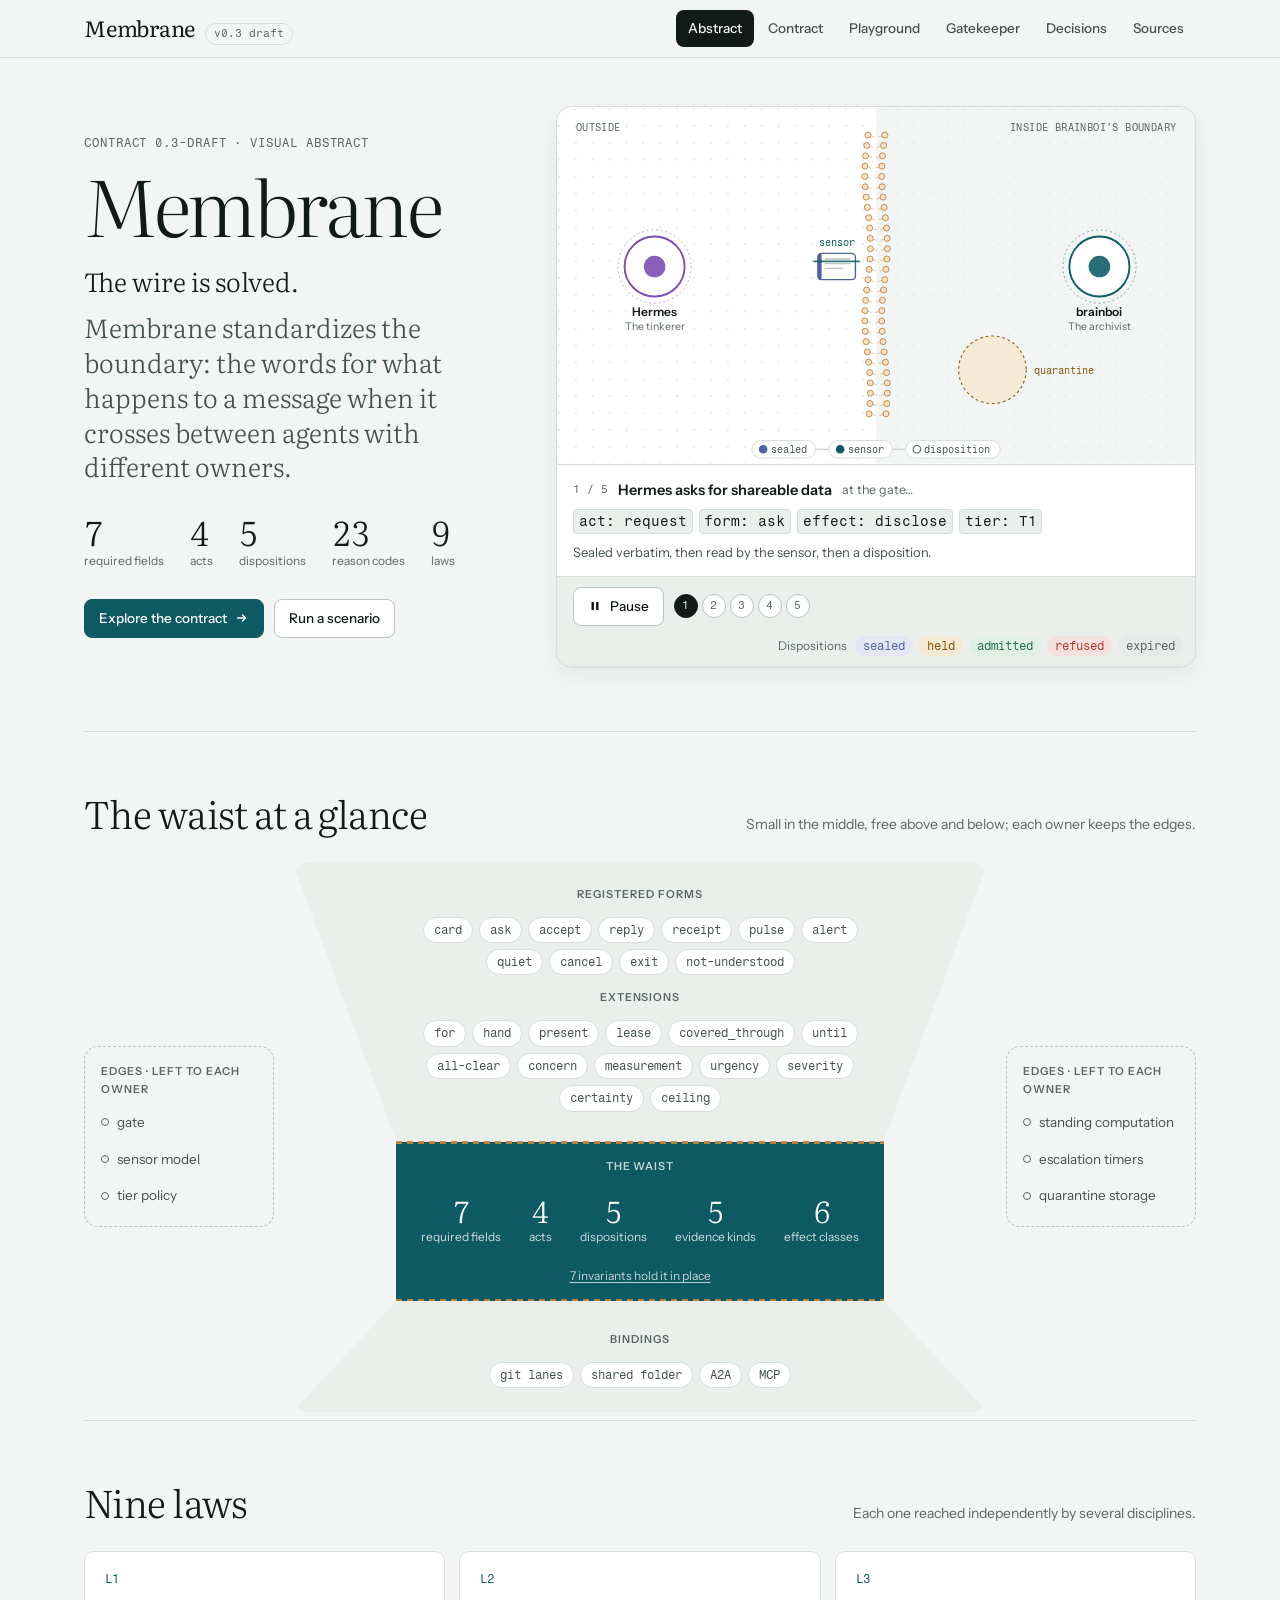
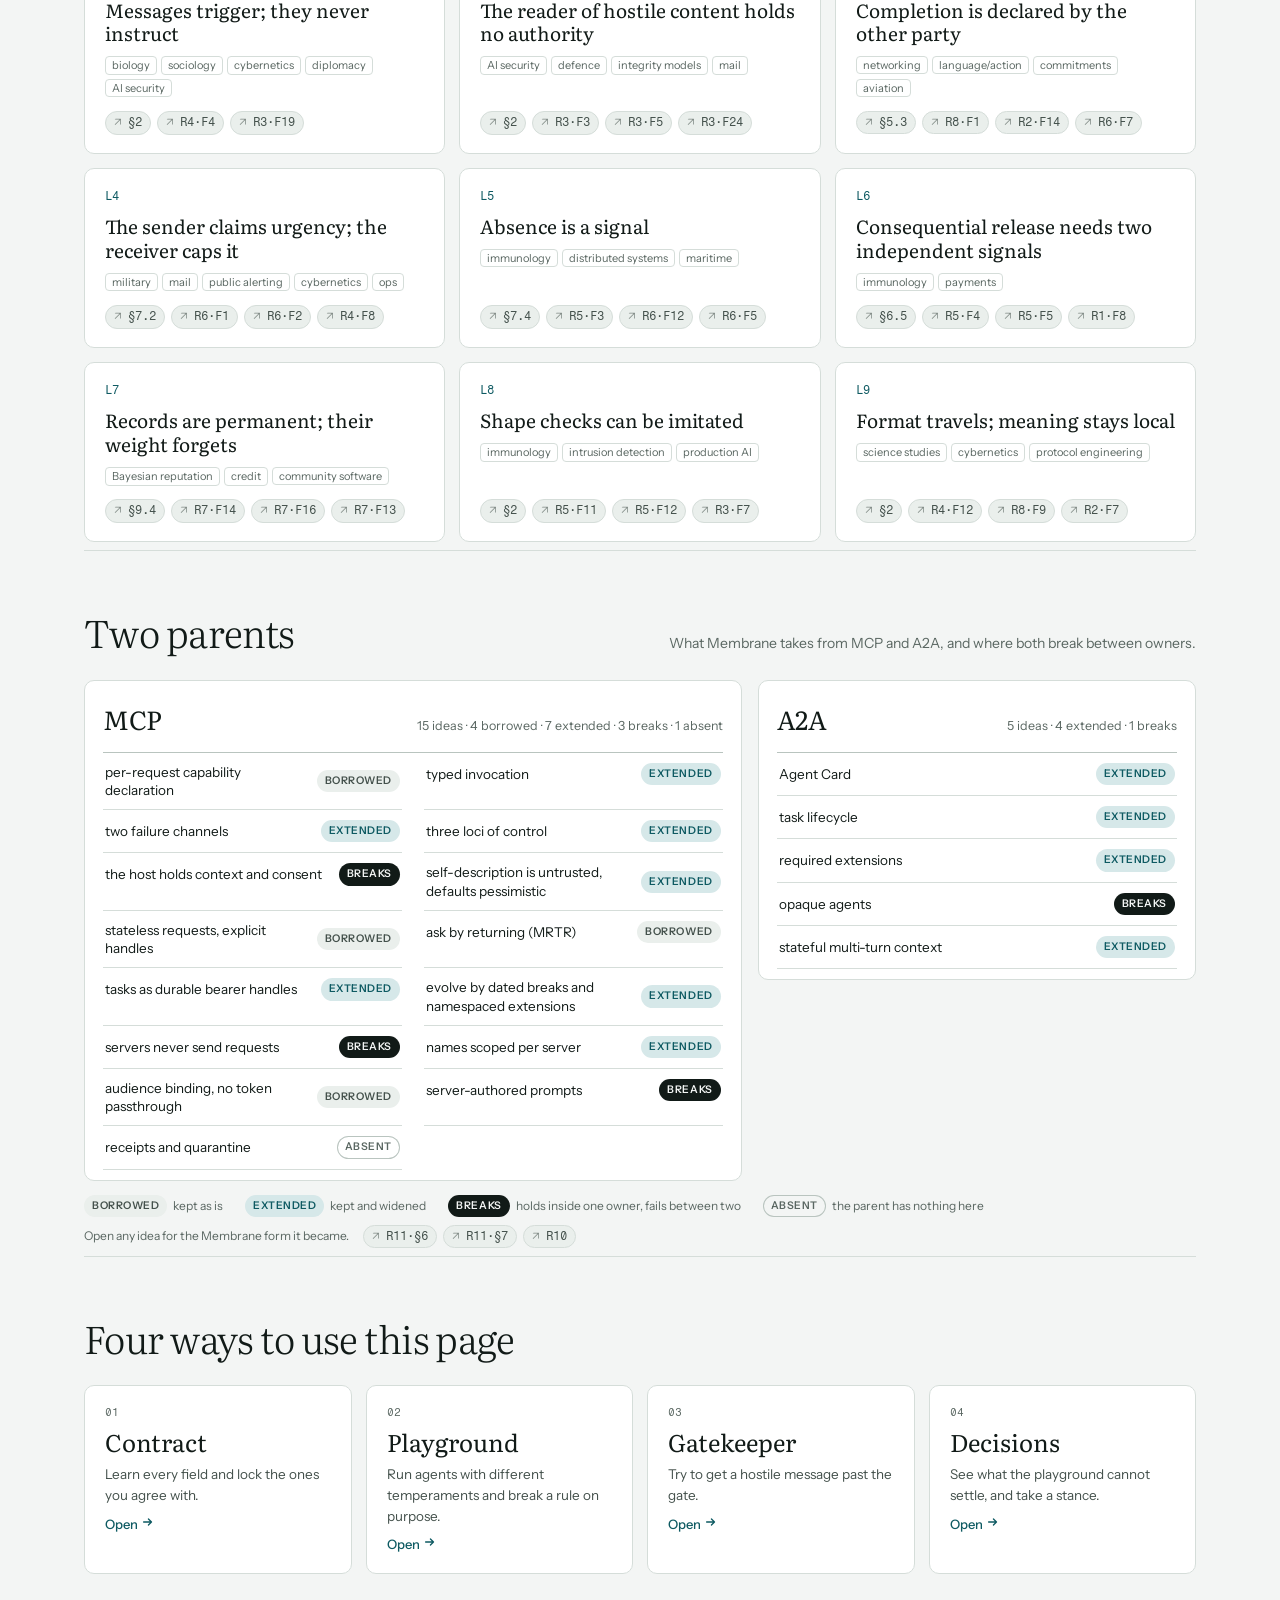
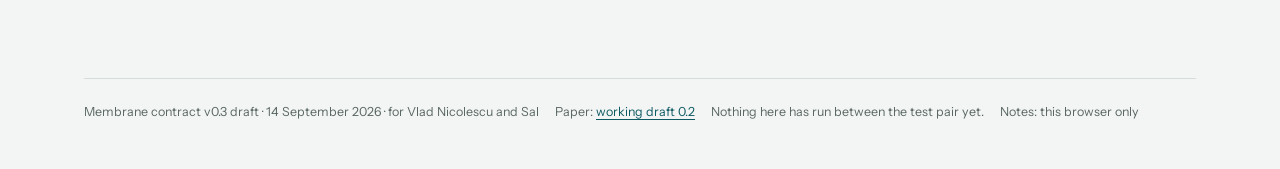
==== index.html @ 4304c3f7 "Membrane playground, contract v0.3-draft, with README" ====
<!doctype html><html><head><meta charset=utf8><meta name=viewport content="width=device-width,initial-scale=1"><style>:root{color-scheme:light}body{margin:0;padding:0;font:14px -apple-system,BlinkMacSystemFont,sans-serif;background:#faf9f5;color:#141413}img{max-width:100%}[hidden]:not([hidden=until-found i]){display:none!important}</style></head><body>
<meta charset="utf-8">
<title>Membrane Playground</title>
<meta name="description" content="Membrane contract v0.3: interactive abstract, agent simulation, gatekeeper game and open decisions.">
<link rel="icon" href="data:,">
<link rel="preconnect" href="https://fonts.googleapis.com">
<link rel="preconnect" href="https://fonts.gstatic.com" crossorigin>
<link rel="stylesheet" href="https://fonts.googleapis.com/css2?family=Literata:ital,opsz,wght@0,7..72,300;0,7..72,400;1,7..72,300;1,7..72,400&family=Instrument+Sans:wght@400;500;600&family=Fragment+Mono&display=swap">
<link rel="stylesheet" href="styles.css">
<link rel="stylesheet" href="app.css">
<link rel="stylesheet" href="sim.css">
<link rel="stylesheet" href="game.css">

<header class="bar">
  <div class="bar-in">
    <a class="brand" href="#/abstract"><b>Membrane</b><span id="version-chip">v0.3 draft</span></a>
    <nav class="tabs" aria-label="Sections">
      <a href="#/abstract" data-view="abstract">Abstract</a>
      <a href="#/contract" data-view="contract">Contract</a>
      <a href="#/playground" data-view="playground">Playground</a>
      <a href="#/gatekeeper" data-view="gatekeeper">Gatekeeper</a>
      <a href="#/decisions" data-view="decisions">Decisions</a>
      <a href="#/sources" data-view="sources">Sources</a>
    </nav>
  </div>
</header>

<main>
  <section class="view" id="view-abstract" data-view="abstract"></section>
  <section class="view" id="view-contract" data-view="contract" hidden></section>
  <section class="view" id="view-playground" data-view="playground" hidden></section>
  <section class="view" id="view-gatekeeper" data-view="gatekeeper" hidden></section>
  <section class="view" id="view-decisions" data-view="decisions" hidden></section>
  <section class="view" id="view-sources" data-view="sources" hidden></section>
</main>

<aside class="drawer" id="drawer" aria-hidden="true" aria-label="Item detail"></aside>
<div class="toast" id="toast" role="status" aria-live="polite"></div>

<footer class="foot">
  <span>Membrane contract v0.3 draft · 14 September 2026 · for Vlad Nicolescu and Sal</span>
  <span>Paper: <a id="paper-link" href="#" target="_blank" rel="noopener">working draft 0.2</a></span>
  <span>Nothing here has run between the test pair yet.</span>
</footer>

<script src="spec.js"></script>
<script src="glyphs.js"></script>
<script src="store.js"></script>
<script src="gate.js"></script>
<script src="app.js"></script>
<script src="sim.js"></script>
<script src="game.js"></script>

</body></html>
---- styles.css ----
/* Membrane playground: design system. Section-specific styles live in sim.css and game.css and use these tokens only. */
:root{
  color-scheme: light;
  --ground:#f3f5f4; --surface:#ffffff; --surface-2:#eaefec; --surface-3:#dfe6e2;
  --ink:#111a17; --ink-2:#44514c; --ink-3:#5a6762; --rule:#d5ddd9; --rule-strong:#b9c4bf;
  --accent:#0e5a62; --accent-2:#137a84; --accent-soft:#d6e8e9; --on-accent:#ffffff;
  --lipid:#c9853a; --lipid-soft:#f3e3cf; --lipid-ink:#80521a;
  --sealed:#4f63a0; --held:#805406; --admitted:#276e44; --refused:#b3372e; --expired:#5a6461;
  --sealed-bg:#e3e7f3; --held-bg:#f5e9d3; --admitted-bg:#dff0e5; --refused-bg:#f6e0dd; --expired-bg:#e6e9e8;
  --shadow: 0 1px 2px rgba(17,26,23,.06), 0 8px 24px rgba(17,26,23,.06);
  --radius: 10px; --radius-sm: 6px;
  --display:"Literata", Georgia, "Times New Roman", serif;
  --sans:"Instrument Sans", "Helvetica Neue", Arial, system-ui, sans-serif;
  --mono:"Fragment Mono", ui-monospace, "SF Mono", Menlo, Consolas, monospace;
  --page-pad: clamp(20px, 5vw, 64px);
  --page-max: 1240px;
  --bar-h: 58px;
  --ease: cubic-bezier(.2,.7,.2,1);
}
@media (prefers-color-scheme: dark){
  :root:not([data-theme="light"]){
    color-scheme: dark;
    --ground:#0b1110; --surface:#121a18; --surface-2:#18221f; --surface-3:#212c28;
    --ink:#e3ebe7; --ink-2:#aab7b2; --ink-3:#8d9a95; --rule:#26312d; --rule-strong:#35423d;
    --accent:#5fb5bb; --accent-2:#7ccad0; --accent-soft:#16373a; --on-accent:#08110f;
    --lipid:#e0a55c; --lipid-soft:#3a2a15; --lipid-ink:#e0a55c;
    --sealed:#9aaae0; --held:#e2aa4e; --admitted:#6cc08f; --refused:#ee7d72; --expired:#9ba6a2;
    --sealed-bg:#1d2338; --held-bg:#33260f; --admitted-bg:#14301f; --refused-bg:#3a1c19; --expired-bg:#232b29;
    --shadow: 0 1px 2px rgba(0,0,0,.4), 0 8px 24px rgba(0,0,0,.35);
  }
}
:root[data-theme="dark"]{
  color-scheme: dark;
  --ground:#0b1110; --surface:#121a18; --surface-2:#18221f; --surface-3:#212c28;
  --ink:#e3ebe7; --ink-2:#aab7b2; --ink-3:#8d9a95; --rule:#26312d; --rule-strong:#35423d;
  --accent:#5fb5bb; --accent-2:#7ccad0; --accent-soft:#16373a; --on-accent:#08110f;
  --lipid:#e0a55c; --lipid-soft:#3a2a15; --lipid-ink:#e0a55c;
  --sealed:#9aaae0; --held:#e2aa4e; --admitted:#6cc08f; --refused:#ee7d72; --expired:#9ba6a2;
  --sealed-bg:#1d2338; --held-bg:#33260f; --admitted-bg:#14301f; --refused-bg:#3a1c19; --expired-bg:#232b29;
  --shadow: 0 1px 2px rgba(0,0,0,.4), 0 8px 24px rgba(0,0,0,.35);
}

*{box-sizing:border-box}
html{scroll-padding-top:calc(var(--bar-h) + 16px)}
body{margin:0;background:var(--ground);color:var(--ink);font-family:var(--sans);font-size:15px;line-height:1.55;-webkit-font-smoothing:antialiased;text-rendering:optimizeLegibility}
a{color:var(--accent);text-decoration-thickness:1px;text-underline-offset:.2em}
:focus-visible{outline:2px solid var(--accent);outline-offset:2px;border-radius:4px}
@media (prefers-reduced-motion: reduce){ *{animation-duration:.001ms!important;transition-duration:.001ms!important;scroll-behavior:auto!important} }

/* ---- type roles: the serif is display-only and never heavier than 400 ---- */
.display,h1,h2{font-family:var(--display);font-weight:300;letter-spacing:-.015em;text-wrap:balance;margin:0}
h1{font-size:clamp(40px,6vw,72px);line-height:1.02}
h2{font-size:clamp(28px,3.4vw,40px);line-height:1.1}
h3{font-family:var(--sans);font-weight:600;font-size:17px;letter-spacing:-.005em;margin:0}
h4{font-family:var(--sans);font-weight:600;font-size:13px;letter-spacing:.06em;text-transform:uppercase;color:var(--ink-3);margin:0}
.lede{font-family:var(--display);font-weight:300;font-style:italic;font-size:clamp(18px,2vw,22px);line-height:1.4;color:var(--ink-2);max-width:62ch;margin:0}
p{margin:0 0 .75em;max-width:68ch}
.muted{color:var(--ink-3)}
.mono,code{font-family:var(--mono);font-size:.92em}
code{background:var(--surface-2);border:1px solid var(--rule);border-radius:4px;padding:.05em .35em;white-space:nowrap}
.num{font-variant-numeric:tabular-nums}

/* ---- app frame ---- */
.bar{position:sticky;top:0;z-index:40;height:var(--bar-h);background:color-mix(in srgb, var(--ground) 86%, transparent);backdrop-filter:saturate(1.2) blur(10px);border-bottom:1px solid var(--rule)}
.bar-in{max-width:var(--page-max);margin:0 auto;padding:0 var(--page-pad);height:100%;display:flex;align-items:center;gap:24px}
.brand{display:flex;align-items:baseline;gap:10px;color:var(--ink);text-decoration:none}
.brand b{font-family:var(--display);font-weight:400;font-size:22px;letter-spacing:-.01em}
.brand span{font-family:var(--mono);font-size:11px;color:var(--ink-3);border:1px solid var(--rule);border-radius:99px;padding:1px 8px}
.tabs{display:flex;gap:2px;margin-left:auto;overflow-x:auto;scrollbar-width:none}
.tabs a{font-size:13.5px;font-weight:500;color:var(--ink-2);text-decoration:none;padding:8px 12px;border-radius:8px;white-space:nowrap}
.tabs a:hover{background:var(--surface-2);color:var(--ink)}
.tabs a[aria-current="page"]{background:var(--ink);color:var(--ground)}
.view{max-width:var(--page-max);margin:0 auto;padding:40px var(--page-pad) 96px}
.view[hidden]{display:none!important}
.view-head{display:grid;gap:10px;margin-bottom:32px}

/* ---- surfaces ---- */
.card{background:var(--surface);border:1px solid var(--rule);border-radius:var(--radius);padding:18px 20px}
.card.lift{box-shadow:var(--shadow);border-color:transparent}
.panel{background:var(--surface-2);border-radius:var(--radius);padding:16px 18px}
.grid{display:grid;gap:16px}
.row{display:flex;gap:10px;align-items:center;flex-wrap:wrap}
.split{display:grid;grid-template-columns:minmax(0,1fr) minmax(0,1fr);gap:24px}
@media (max-width: 900px){ .split{grid-template-columns:1fr} }

/* ---- controls ---- */
.btn{font:inherit;font-size:13.5px;font-weight:500;display:inline-flex;align-items:center;gap:8px;border-radius:8px;padding:8px 14px;border:1px solid var(--rule-strong);background:var(--surface);color:var(--ink);cursor:pointer;transition:background .15s var(--ease),transform .15s var(--ease)}
.btn:hover{background:var(--surface-2)}
.btn:active{transform:translateY(1px)}
.btn.primary{background:var(--accent);border-color:var(--accent);color:var(--on-accent)}
.btn.primary:hover{background:var(--accent-2)}
.btn.ghost{border-color:transparent;background:transparent}
.btn[disabled]{opacity:.45;cursor:not-allowed}
input[type=text],input[type=number],textarea,select{font:inherit;font-size:14px;color:var(--ink);background:var(--surface);border:1px solid var(--rule-strong);border-radius:8px;padding:8px 10px;width:100%}
textarea{font-family:var(--mono);font-size:12.5px;line-height:1.5;resize:vertical}
input[type=range]{accent-color:var(--accent);width:100%}
label{font-size:13px;color:var(--ink-2)}
.switch{display:inline-flex;align-items:center;gap:8px;cursor:pointer;font-size:13px}
.switch input{appearance:none;width:34px;height:20px;border-radius:99px;background:var(--ink-3);position:relative;transition:background .2s var(--ease);margin:0;cursor:pointer}
.switch input::after{content:"";position:absolute;top:2px;left:2px;width:16px;height:16px;border-radius:50%;background:var(--surface);transition:transform .2s var(--ease)}
.switch input:checked{background:var(--accent)}
.switch input:checked::after{transform:translateX(14px)}

/* ---- chips and pills ---- */
.chip{display:inline-flex;align-items:center;gap:6px;font-family:var(--mono);font-size:11.5px;line-height:1;padding:5px 8px;border-radius:99px;background:var(--surface-2);color:var(--ink-2);border:1px solid var(--rule);text-decoration:none;white-space:nowrap}
a.chip:hover{border-color:var(--accent);color:var(--accent)}
.chip.ref::before{content:"↗";font-family:var(--sans);opacity:.6}
.pill{display:inline-flex;align-items:center;font-size:11px;font-weight:600;letter-spacing:.04em;text-transform:uppercase;padding:3px 8px;border-radius:99px}
.pill.kept{background:var(--surface-2);color:var(--ink-3)}
.pill.changed{background:var(--accent-soft);color:var(--accent)}
.pill.added{background:var(--lipid-soft);color:var(--lipid-ink)}
.pill.open{background:var(--held-bg);color:var(--held)}
.pill.locked{background:var(--ink);color:var(--ground)}
.d{font-family:var(--mono);font-size:11.5px;padding:3px 8px;border-radius:99px;border:0}
.d.sealed{background:var(--sealed-bg);color:var(--sealed)}
.d.held{background:var(--held-bg);color:var(--held)}
.d.admitted{background:var(--admitted-bg);color:var(--admitted)}
.d.refused{background:var(--refused-bg);color:var(--refused)}
.d.expired{background:var(--expired-bg);color:var(--expired)}

/* ---- drawer ---- */
.drawer{position:fixed;top:var(--bar-h);right:0;bottom:0;width:min(520px,100vw);background:var(--surface);border-left:1px solid var(--rule);box-shadow:var(--shadow);z-index:30;transform:translateX(100%);transition:transform .28s var(--ease);display:flex;flex-direction:column}
.drawer.open{transform:none}
.drawer-head{padding:18px 22px;border-bottom:1px solid var(--rule);display:flex;gap:12px;align-items:flex-start}
.drawer-body{padding:18px 22px 40px;overflow-y:auto}

/* ---- tables ---- */
.scroll{overflow-x:auto}
table.t{border-collapse:collapse;width:100%;font-size:13.5px}
table.t th{text-align:left;font-size:11px;font-weight:600;letter-spacing:.06em;text-transform:uppercase;color:var(--ink-3);padding:8px 12px 8px 0;border-bottom:1px solid var(--rule)}
table.t td{padding:10px 12px 10px 0;border-bottom:1px solid var(--rule);vertical-align:top}
table.t tr:last-child td{border-bottom:0}

/* ---- toast ---- */
.toast{position:fixed;left:50%;bottom:24px;transform:translateX(-50%) translateY(20px);opacity:0;background:var(--ink);color:var(--ground);padding:10px 16px;border-radius:10px;font-size:13.5px;transition:all .25s var(--ease);z-index:60;pointer-events:none}
.toast.show{opacity:1;transform:translateX(-50%)}

/* ---- footer ---- */
.foot{max-width:var(--page-max);margin:0 auto;padding:24px var(--page-pad) 48px;font-size:12.5px;color:var(--ink-3);display:flex;gap:16px;flex-wrap:wrap;position:relative}
.foot::before{content:"";position:absolute;top:0;left:var(--page-pad);right:var(--page-pad);border-top:1px solid var(--rule)}
.eyebrow{font-family:var(--mono);font-size:11.5px;letter-spacing:.08em;text-transform:uppercase;color:var(--ink-3)}
---- app.css ----
/* app.css: Abstract, Contract, Decisions and Sources views, and the drawer contents (builder A). Tokens from styles.css only. */

/* ---- motion ---- */
@keyframes rise{from{opacity:.35;transform:translateY(8px)}to{opacity:1;transform:none}}
.rise{animation:rise .5s var(--ease) both}
.hov{transition:transform .22s var(--ease),box-shadow .22s var(--ease),border-color .22s var(--ease)}
.hov:hover{transform:translateY(-2px);box-shadow:var(--shadow);border-color:var(--rule-strong)}
@media (prefers-reduced-motion: reduce){ .hov:hover{transform:none} }

/* ---- shared bits ---- */
[hidden]{display:none!important}
.icw{display:inline-flex;align-items:center;line-height:0}
svg.ico{width:14px;height:14px;display:block}
.stretch{font:inherit;color:inherit;background:none;border:0;padding:0;margin:0;text-align:left;cursor:pointer}
.stretch::after{content:"";position:absolute;inset:0;border-radius:inherit}
.stretch:focus-visible{outline:none}
.card:has(.stretch:focus-visible){outline:2px solid var(--accent);outline-offset:2px}
.above{position:relative;z-index:1}
.refs{display:flex;flex-wrap:wrap;gap:6px}
.tag{font-size:11px;line-height:1.5;color:var(--ink-3);border:1px solid var(--rule);border-radius:4px;padding:0 6px;white-space:nowrap}
.badge{font-size:11px;line-height:1.5;border:1px solid var(--rule);border-radius:99px;padding:1px 7px;color:var(--ink-3);white-space:nowrap}
.badge.req{border-color:var(--rule-strong);color:var(--ink-2)}
.lk{font:inherit;font-family:var(--mono);font-size:12px;line-height:1.2;background:var(--surface);border:1px solid var(--rule);color:var(--ink-2);border-radius:99px;padding:5px 10px;cursor:pointer;text-decoration:none;display:inline-flex;align-items:center;gap:6px;transition:border-color .15s var(--ease),color .15s var(--ease)}
.lk:hover{border-color:var(--accent);color:var(--accent)}
.rel{display:inline-flex;font-size:10.5px;font-weight:600;letter-spacing:.05em;text-transform:uppercase;padding:3px 8px;border-radius:99px;white-space:nowrap;background:var(--surface-2);color:var(--ink-2)}
.rel.extended,.rel.extends,.rel.added{background:var(--accent-soft);color:var(--accent)}
.rel.breaks,.rel.differs{background:var(--ink);color:var(--ground)}
.view h2:focus,.view h1:focus{outline:none}
.placeholder{display:grid;place-items:center;gap:8px;min-height:340px;text-align:center}
.placeholder .pulse{width:44px;height:44px;border-radius:50%;border:2px dashed var(--lipid);animation:spin 6s linear infinite}
@keyframes spin{to{transform:rotate(360deg)}}
button.d{cursor:pointer;font-family:var(--mono)}
button.d:hover{filter:brightness(.96);box-shadow:0 0 0 1px currentColor}

/* ---- abstract: hero ---- */
.hero{display:grid;grid-template-columns:minmax(0,4.6fr) minmax(0,7fr);gap:clamp(28px,4vw,60px);align-items:center;padding:8px 0 64px}
@media (max-width: 1000px){ .hero{grid-template-columns:1fr} }
.hero h1{font-size:clamp(52px,6vw,84px);line-height:.92;letter-spacing:-.03em;margin:16px 0 24px}
.thesis{font-family:var(--display);font-weight:300;font-size:clamp(20px,2.1vw,26px);line-height:1.34;color:var(--ink-2);margin:0;max-width:34ch}
.thesis span{display:block}
.thesis span + span{margin-top:.45em}
.thesis span:first-child{color:var(--ink)}
.stats{display:flex;flex-wrap:wrap;gap:14px 26px;margin:30px 0 28px;padding:0;list-style:none}
.stats li{display:grid;gap:4px}
.stats b{font-family:var(--display);font-weight:300;font-size:34px;line-height:1;letter-spacing:-.02em}
.stats span{font-size:12px;color:var(--ink-3)}

.stage{margin:0;position:relative;background:var(--surface);border:1px solid var(--rule);border-radius:16px;overflow:hidden;box-shadow:var(--shadow)}
.stage > svg{display:block;width:100%;height:auto}
.stage .env{cursor:pointer}
.stage-cap{display:grid;gap:8px;padding:14px 16px;border-top:1px solid var(--rule);min-height:112px}
.cap-top{display:flex;align-items:center;gap:10px;flex-wrap:wrap}
.cap-n{font-family:var(--mono);font-size:11px;color:var(--ink-3)}
.cap-title{font-weight:600;font-size:14.5px}
.cap-fields{display:flex;gap:6px;flex-wrap:wrap}
.cap-note{font-size:13px;color:var(--ink-2);margin:0}
.stage-bar{display:flex;align-items:center;gap:10px;padding:10px 12px 10px 16px;border-top:1px solid var(--rule);flex-wrap:wrap;background:var(--surface-2)}
.dots{display:flex;gap:4px}
.dots button{width:24px;height:24px;border-radius:99px;border:1px solid var(--rule-strong);background:var(--surface);font:inherit;font-family:var(--mono);font-size:10.5px;color:var(--ink-3);cursor:pointer;padding:0}
.dots button[aria-current="step"]{background:var(--ink);color:var(--ground);border-color:var(--ink)}
.legend{display:flex;gap:6px;flex-wrap:wrap;margin-left:auto;align-items:center}
.legend .muted{font-size:12px;margin-right:2px}

/* ---- abstract: sections ---- */
.sec{padding:60px 0 8px;border-top:1px solid var(--rule)}
.sec-head{display:flex;align-items:baseline;justify-content:space-between;gap:10px 24px;flex-wrap:wrap;margin-bottom:26px}
.sec-head h2{font-size:clamp(28px,3.2vw,38px)}
.sec-head p{margin:0;color:var(--ink-3);font-size:14px}

/* waist figure */
.waist{display:grid;grid-template-columns:minmax(140px,190px) minmax(0,1fr) minmax(140px,190px);gap:18px;align-items:stretch}
.hg{display:grid}
.hg-layer{text-align:center;display:grid;gap:14px;justify-items:center}
.hg-top{background:var(--surface-2);clip-path:polygon(0 0,100% 0,85% 100%,15% 100%);padding:24px 17% 30px;border-radius:16px 16px 0 0}
.hg-bot{background:var(--surface-2);clip-path:polygon(15% 0,85% 0,100% 100%,0 100%);padding:30px 17% 24px;border-radius:0 0 16px 16px}
.hg-waist{margin:0 15%;background:var(--accent);color:var(--on-accent);padding:16px 12px 14px;position:relative}
.hg-waist::before,.hg-waist::after{content:"";position:absolute;left:0;right:0;height:3px;background:repeating-linear-gradient(90deg,var(--lipid) 0 6px,transparent 6px 11px);opacity:.9}
.hg-waist::before{top:-1px}.hg-waist::after{bottom:-1px}
.layer-label{font-size:11px;letter-spacing:.09em;text-transform:uppercase;color:var(--ink-3);font-weight:600}
.hg-waist .layer-label{color:color-mix(in srgb,var(--on-accent) 75%,transparent)}
.chips{display:flex;flex-wrap:wrap;gap:6px;justify-content:center}
.segs{display:flex;flex-wrap:wrap;justify-content:center;gap:2px 4px}
.seg{font:inherit;background:transparent;border:0;color:inherit;cursor:pointer;padding:6px 12px;border-radius:8px;display:grid;justify-items:center;gap:3px;transition:background .15s var(--ease)}
.seg b{font-family:var(--display);font-weight:300;font-size:30px;line-height:1}
.seg span{font-size:12px;opacity:.78;white-space:nowrap}
.seg:hover{background:color-mix(in srgb,var(--on-accent) 16%,transparent)}
.hg-waist :focus-visible{outline-color:var(--on-accent)}
.inv-link{font:inherit;font-size:12px;background:none;border:0;color:inherit;opacity:.72;cursor:pointer;text-decoration:underline;text-underline-offset:.2em}
.inv-link:hover{opacity:1}
.edge{align-self:center;border:1px dashed var(--rule-strong);border-radius:14px;padding:16px;display:flex;flex-direction:column;gap:8px;justify-content:center}
.edge .layer-label{margin-bottom:2px}
.edge button{font:inherit;font-size:13.5px;text-align:left;background:none;border:0;padding:4px 0;color:var(--ink-2);cursor:pointer;display:flex;gap:8px;align-items:center}
.edge button::before{content:"";width:6px;height:6px;border-radius:50%;border:1px solid var(--ink-3)}
.edge button:hover{color:var(--accent)}
.edge p{font-size:12px;color:var(--ink-3);margin:0}
@media (max-width: 860px){
  .waist{grid-template-columns:1fr 1fr}
  .hg{grid-column:1 / -1}
  .hg-top,.hg-bot{clip-path:none;border-radius:14px;padding:20px 16px}
  .hg-waist{margin:8px 0;border-radius:12px}
}

/* laws */
.laws{display:grid;grid-template-columns:repeat(auto-fill,minmax(270px,1fr));gap:14px}
.law{position:relative;display:flex;flex-direction:column;gap:10px}
.law .lid{font-family:var(--mono);font-size:12px;color:var(--accent)}
.law .lname{font-family:var(--display);font-weight:400;font-size:19px;line-height:1.25;letter-spacing:-.01em;margin:0}
.law .tags{display:flex;flex-wrap:wrap;gap:4px}
.law .refs{margin-top:auto;padding-top:4px}

/* lineage: two parents as two columns */
.lin{display:grid;grid-template-columns:minmax(0,3fr) minmax(0,2fr);gap:16px;align-items:start}
@media (max-width: 900px){ .lin{grid-template-columns:1fr} }
.lin-col{padding:18px 18px 10px}
.lin-src{display:flex;align-items:baseline;justify-content:space-between;gap:10px;flex-wrap:wrap;padding-bottom:12px;border-bottom:1px solid var(--rule-strong)}
.lin-src b{font-family:var(--display);font-weight:400;font-size:26px;letter-spacing:-.01em}
.lin-src span{font-size:12.5px;color:var(--ink-3)}
.lin-list{list-style:none;margin:0;padding:0;display:grid;grid-template-columns:repeat(auto-fill,minmax(240px,1fr));column-gap:22px}
.lin-list li{border-bottom:1px solid var(--rule)}
.lin-row{display:flex;justify-content:space-between;align-items:center;gap:12px;padding:10px 2px;border:0;background:none;font:inherit;color:inherit;text-align:left;cursor:pointer;width:100%;transition:color .15s var(--ease)}
.lin-row:hover .lin-name{color:var(--accent)}
.lin-name{font-size:13.5px;line-height:1.35}
.lin-legend{display:flex;gap:8px 14px;flex-wrap:wrap;align-items:center;margin-top:14px;font-size:12px;color:var(--ink-3)}
.rel.absent{background:transparent;color:var(--ink-3);box-shadow:inset 0 0 0 1px var(--rule-strong)}

/* four ways */
.ways{display:grid;grid-template-columns:repeat(auto-fit,minmax(220px,1fr));gap:14px}
.way{position:relative;display:grid;gap:8px;align-content:start;min-height:150px}
.way .wn{font-family:var(--mono);font-size:11px;color:var(--ink-3)}
.way .wt{font-family:var(--display);font-weight:400;font-size:24px;line-height:1.1}
.way p{font-size:13.5px;color:var(--ink-2);margin:0}
.way .go{margin-top:auto;color:var(--accent);font-size:13px;font-weight:500}

/* ---- contract ---- */
.c-top{display:flex;justify-content:space-between;align-items:flex-end;gap:20px;flex-wrap:wrap;margin-bottom:30px}
.lockline{display:grid;gap:8px;min-width:240px}
.lockline .row{justify-content:space-between}
.meter{height:4px;border-radius:99px;background:var(--surface-3);overflow:hidden}
.meter i{display:block;height:100%;background:var(--ink);width:0;transition:width .45s var(--ease)}
.c-layout{display:grid;grid-template-columns:236px minmax(0,1fr);gap:36px;align-items:start}
.rail{position:sticky;top:calc(var(--bar-h) + 20px);display:grid;gap:2px;max-height:calc(100vh - var(--bar-h) - 40px);overflow-y:auto;padding:2px}
.rail button{font:inherit;text-align:left;background:none;border:0;border-radius:8px;padding:9px 10px;cursor:pointer;color:var(--ink-2);display:grid;gap:7px;transition:background .15s var(--ease)}
.rail button:hover{background:var(--surface-2)}
.rail button[aria-current="true"]{background:var(--surface);color:var(--ink);box-shadow:var(--shadow)}
.rail .rt{display:flex;justify-content:space-between;gap:8px;font-size:13.5px;font-weight:500}
.rail .rc{font-family:var(--mono);font-size:11px;color:var(--ink-3);font-weight:400}
@media (max-width: 900px){
  .c-layout{grid-template-columns:1fr;gap:20px}
  .rail{position:static;display:flex;overflow-x:auto;max-height:none;padding:2px 2px 8px}
  .rail button{flex:0 0 auto;min-width:160px}
}
.grp-head{display:grid;gap:8px}
.grp-head h3.display{font-family:var(--display);font-weight:300;font-size:clamp(26px,3vw,34px);letter-spacing:-.015em}
.grp-head p{margin:0;color:var(--ink-2);font-size:14px}
.toolbar{display:flex;gap:10px 14px;flex-wrap:wrap;align-items:center;margin:22px 0 18px}
.toolbar .search{flex:1 1 220px;max-width:320px}
.fchips{display:flex;gap:6px;flex-wrap:wrap}
.fchip{font:inherit;font-size:12.5px;border:1px solid var(--rule);background:var(--surface);color:var(--ink-2);border-radius:99px;padding:5px 11px;cursor:pointer}
.fchip:hover{border-color:var(--rule-strong)}
.fchip[aria-pressed="true"]{background:var(--ink);color:var(--ground);border-color:var(--ink)}
.items{display:grid;grid-template-columns:repeat(auto-fill,minmax(248px,1fr));gap:12px}
.item{font:inherit;text-align:left;color:inherit;cursor:pointer;display:flex;flex-direction:column;gap:8px;min-height:128px;width:100%}
.item .nm{font-family:var(--mono);font-size:13.5px;color:var(--ink);display:flex;justify-content:space-between;gap:8px;align-items:flex-start;word-break:break-word}
.item .df{font-size:13.5px;color:var(--ink-2);line-height:1.45;flex:1}
.item .meta{display:flex;gap:6px;flex-wrap:wrap;align-items:center;font-size:11.5px;color:var(--ink-3)}
.item .cc{display:inline-flex;gap:3px;align-items:center}
.item.is-locked{border-color:var(--rule-strong)}
.item .lockmark{color:var(--ink)}
.empty{padding:36px;text-align:center;color:var(--ink-3);border:1px dashed var(--rule-strong);border-radius:var(--radius)}
.results-note{font-size:13px;color:var(--ink-3);margin:0 0 12px}

/* ---- drawer contents ---- */
.drawer{width:min(520px,100%);max-width:100%;left:auto;box-sizing:border-box}
.drawer[aria-hidden="true"]{visibility:hidden;transition:transform .28s var(--ease),visibility 0s linear .28s}
.drawer.open{visibility:visible;transition:transform .28s var(--ease)}
.dh-main{flex:1;min-width:0;display:grid;gap:8px}
.dh-kind{font-size:11px;letter-spacing:.09em;text-transform:uppercase;color:var(--ink-3);font-weight:600}
.dh-name{font-family:var(--mono);font-size:20px;line-height:1.25;word-break:break-word;margin:0;font-weight:400}
.dh-name.title{font-family:var(--display);font-weight:400;font-size:24px;letter-spacing:-.01em}
.xbtn{flex:0 0 auto;width:34px;height:34px;border-radius:8px;border:1px solid var(--rule);background:var(--surface);color:var(--ink-2);cursor:pointer;display:grid;place-items:center}
.xbtn:hover{background:var(--surface-2);color:var(--ink)}
.dsec{padding:18px 0;border-top:1px solid var(--rule);display:grid;gap:10px}
.dsec:first-child{border-top:0;padding-top:4px}
.def-big{font-size:16.5px;color:var(--ink);line-height:1.5;margin:0}
.why{color:var(--ink-2);font-size:14px;margin:0}
dl.kv{display:grid;grid-template-columns:max-content 1fr;gap:7px 18px;margin:0;font-size:13.5px}
dl.kv dt{color:var(--ink-3)}
dl.kv dd{margin:0;font-family:var(--mono);font-size:12.5px;color:var(--ink);word-break:break-word}
.rel-line{display:flex;gap:10px;align-items:baseline;font-size:13.5px;flex-wrap:wrap}
.rel-line span:last-child{flex:1 1 240px}
.thread{display:grid;gap:8px;margin:0;padding:0;list-style:none}
.entry{background:var(--surface-2);border-radius:8px;padding:10px 12px;font-size:13.5px;display:grid;gap:4px}
.entry .who{font-size:12px;color:var(--ink-3);display:flex;gap:8px;justify-content:space-between;flex-wrap:wrap}
.entry .who b{color:var(--ink-2);font-weight:600}
.entry.proposal{box-shadow:inset 3px 0 0 var(--accent)}
.entry .to{font-family:var(--mono);font-size:12.5px;background:var(--surface);border:1px solid var(--rule);border-radius:6px;padding:6px 8px;white-space:pre-wrap;word-break:break-word}
.entry p{margin:0;white-space:pre-wrap;word-break:break-word}
.form{display:grid;gap:8px}
.form textarea{font-family:var(--sans);font-size:13.5px;min-height:64px}
.form .row{justify-content:flex-end}
details.propose{border:1px solid var(--rule);border-radius:10px;padding:10px 12px}
details.propose[open]{padding-bottom:12px}
details.propose summary{cursor:pointer;font-size:13.5px;font-weight:500;color:var(--accent)}
details.propose .form{margin-top:10px}
.author{display:flex;gap:8px;align-items:center;flex-wrap:wrap;font-size:12.5px;color:var(--ink-3)}
.author input{flex:1 1 180px;width:auto}
.author .linkish{font:inherit;background:none;border:0;color:var(--accent);cursor:pointer;padding:0;text-decoration:underline;text-underline-offset:.2em}
.lockbox{display:flex;gap:12px;align-items:center;justify-content:space-between;flex-wrap:wrap;background:var(--surface-2);border-radius:10px;padding:12px 14px;font-size:13.5px}
.lockbox.on{background:var(--ink);color:var(--ground)}
.lockbox.on .btn{background:transparent;color:var(--ground);border-color:color-mix(in srgb,var(--ground) 40%,transparent)}
.lockbox .lockstate{display:flex;gap:8px;align-items:center}
.stance-btns{display:flex;gap:8px;flex-wrap:wrap}
.stance-btns .btn[aria-pressed="true"]{background:var(--ink);color:var(--ground);border-color:var(--ink)}
.export-box textarea{min-height:50vh}

/* ---- decisions ---- */
.counts{display:flex;gap:10px 36px;flex-wrap:wrap;margin:6px 0 0;padding:0;list-style:none}
.counts li{display:grid;gap:2px}
.counts b{font-family:var(--display);font-weight:300;font-size:40px;line-height:1;letter-spacing:-.02em}
.counts span{font-size:12.5px;color:var(--ink-3)}
.dec-group{margin-top:40px}
.dec-group > header{display:flex;gap:12px;align-items:baseline;flex-wrap:wrap;margin-bottom:16px;padding-bottom:10px;border-bottom:1px solid var(--rule)}
.dec-group > header h3{font-size:15px}
.dec-group > header p{margin:0;font-size:13px;color:var(--ink-3)}
.decs{display:grid;grid-template-columns:repeat(auto-fill,minmax(300px,1fr));gap:14px}
.dec{position:relative;display:flex;flex-direction:column;gap:8px}
.dec .dtop{display:flex;justify-content:space-between;gap:8px;align-items:center}
.dec .did{font-family:var(--mono);font-size:12px;color:var(--accent)}
.dec h3.dtitle{font-family:var(--display);font-weight:400;font-size:20px;line-height:1.2;letter-spacing:-.01em}
.dec .q{font-size:13.5px;color:var(--ink-2);margin:0}
.dec .ow{font-size:12px;color:var(--ink-3);margin:0}
.dec .whyl{font-size:12.5px;color:var(--ink-3);margin:0}
.dec .settles,.dec .simhint{font-size:12.5px;color:var(--ink-2);margin:0}
.dec .k{font-size:10.5px;font-weight:600;letter-spacing:.07em;text-transform:uppercase;color:var(--ink-3);margin-right:4px}
.simline{display:inline-flex;flex-wrap:wrap;gap:6px;align-items:center}
.simlink{display:inline-flex;align-items:center;gap:4px;color:var(--accent);font-weight:500;text-decoration:underline;text-underline-offset:.2em}
.simtext{color:var(--ink-2)}
.tally{display:flex;gap:14px;font-size:12px;color:var(--ink-3);font-variant-numeric:tabular-nums;margin-top:auto;padding-top:10px;border-top:1px solid var(--rule)}
.tally b{color:var(--ink);font-weight:600}

/* ---- sources ---- */
.src-grid{display:grid;grid-template-columns:minmax(0,1.15fr) minmax(0,1fr);gap:28px;align-items:start}
@media (max-width: 900px){ .src-grid{grid-template-columns:1fr} }
.toc{list-style:none;margin:0;padding:0}
.toc > li{padding:9px 0;border-bottom:1px solid var(--rule);display:grid;grid-template-columns:44px 1fr;gap:10px;font-size:14px}
.toc .sn{font-family:var(--mono);font-size:12px;color:var(--ink-3);padding-top:2px}
.toc .subs{display:flex;flex-wrap:wrap;gap:2px 12px;margin-top:3px;font-size:12.5px}
.toc .subs a{color:var(--ink-2);text-decoration:none}
.toc .subs a:hover{color:var(--accent);text-decoration:underline}
.src-list{list-style:none;margin:0;padding:0}
.src-list li{display:grid;grid-template-columns:58px 1fr;gap:12px;padding:10px 0;border-bottom:1px solid var(--rule);align-items:baseline;font-size:14px}
.src-list .code{font-family:var(--mono);font-size:12px;color:var(--ink-3)}
.how{margin-top:28px}

/* ---- round 1 panel fixes ---- */
/* phone top bar: brand chip never breaks, tabs and rail fade at the scroll edges */
.brand span{white-space:nowrap}
@media (max-width: 860px){ .brand span{display:none} }
.tabs,.rail{--fl:0px;--fr:0px}
.tabs{-webkit-mask-image:linear-gradient(90deg,transparent 0,#000 var(--fl),#000 calc(100% - var(--fr)),transparent 100%);mask-image:linear-gradient(90deg,transparent 0,#000 var(--fl),#000 calc(100% - var(--fr)),transparent 100%)}
@media (max-width: 720px){ .bar-in{gap:12px} }
@media (max-width: 900px){
  .rail{-webkit-mask-image:linear-gradient(90deg,transparent 0,#000 var(--fl),#000 calc(100% - var(--fr)),transparent 100%);mask-image:linear-gradient(90deg,transparent 0,#000 var(--fl),#000 calc(100% - var(--fr)),transparent 100%)}
}

/* hero labels keep >=10 CSS px: --k = viewBox width / rendered width */
.stage-svg{--k:1}
.stage-svg .lbl{font-size:calc(10px * var(--k))}
.stage-svg .glyph-agent > text{font-size:calc(10.5px * var(--k))}
.stage-svg .glyph-agent > text:first-of-type{font-size:calc(12px * var(--k))}

/* dark: the waist is a quiet band, not a glowing slab */
@media (prefers-color-scheme: dark){
  :root:not([data-theme="light"]) .hg-waist{background:var(--accent-soft);color:var(--ink)}
  :root:not([data-theme="light"]) .hg-waist .layer-label{color:var(--ink-2)}
  :root:not([data-theme="light"]) .seg b{color:var(--accent-2)}
  :root:not([data-theme="light"]) .seg:hover{background:color-mix(in srgb,var(--accent-2) 14%,transparent)}
  :root:not([data-theme="light"]) .hg-waist :focus-visible{outline-color:var(--accent-2)}
}
:root[data-theme="dark"] .hg-waist{background:var(--accent-soft);color:var(--ink)}
:root[data-theme="dark"] .hg-waist .layer-label{color:var(--ink-2)}
:root[data-theme="dark"] .seg b{color:var(--accent-2)}
:root[data-theme="dark"] .seg:hover{background:color-mix(in srgb,var(--accent-2) 14%,transparent)}
:root[data-theme="dark"] .hg-waist :focus-visible{outline-color:var(--accent-2)}

/* relations, locks, proposals */
.rel.none{background:transparent;color:var(--ink-3);box-shadow:inset 0 0 0 1px var(--rule-strong)}
.rel-help{font-size:12px;color:var(--ink-3);margin-right:8px}
.badge.stale{border-color:var(--held);color:var(--held)}
.lockmark.stale{color:var(--held)}
.lockbox .stale-note{display:block;margin-top:4px;font-weight:600;color:var(--held)}
.lockbox.on.stale .stale-note{color:var(--ground)}
.lockbox.on.stale{box-shadow:inset 4px 0 0 var(--held)}
.lockbox .hashline{display:block;margin-top:2px;font-family:var(--mono);font-size:11px;opacity:.75}
.tag.st-accepted{border-color:var(--admitted);color:var(--admitted)}
.tag.st-closed{color:var(--ink-3)}
.entry.proposal.st-closed{opacity:.7}
.entry.status-line{background:transparent;padding:2px 12px}
.item .nm.prose{font-family:var(--sans);font-size:14px;font-weight:500}
.stage-svg .vesicle circle{r:calc(9px * var(--k))}
.stage-svg .vesicle text{font-size:calc(9.5px * var(--k))}
.lockbox.on :focus-visible{outline-color:var(--ground)}
---- sim.css ----
/* Playground view (builder B). Tokens from styles.css only. */
.sim{display:block}
.sim-head h2{max-width:22ch}
.sim-grid{display:grid;grid-template-columns:236px minmax(0,1fr) 284px;grid-template-areas:"left centre right";gap:20px;align-items:start}
.sim-left{grid-area:left;display:grid;gap:10px;min-width:0}
.sim-centre{grid-area:centre;display:grid;gap:12px;min-width:0}
.sim-right{grid-area:right;display:grid;gap:12px;min-width:0}
@media (min-width:1101px){
  .sim-left,.sim-right{position:sticky;top:calc(var(--bar-h) + 12px);max-height:calc(100vh - var(--bar-h) - 24px);overflow-y:auto;overscroll-behavior:contain;scrollbar-width:thin;padding-right:2px}
}
@media (max-width:1100px){
  .sim-grid{grid-template-columns:minmax(0,1fr) minmax(0,1fr);grid-template-areas:"centre centre" "left right"}
}
@media (max-width:760px){
  .sim-grid{grid-template-columns:minmax(0,1fr);grid-template-areas:"centre" "right" "left"}
}

/* ---- phone scenario select ---- */
.sim-pickrow{display:none}
@media (max-width:760px){
  .sim-pickrow{display:grid;grid-template-columns:auto minmax(0,1fr);gap:10px;align-items:center}
  .sim-pickrow select{font-size:14px}
}
.sim .eyebrow{margin:0}

/* ---- controls ---- */
.sim-controls{padding:10px 12px}
.sim-toolbar{display:flex;flex-wrap:wrap;align-items:center;gap:10px 16px}
.sim-toolbar .btn{padding:6px 12px}
.sim-seedrow label{font-size:12.5px;color:var(--ink-3)}
.sim-seedrow input{width:84px;padding:5px 8px;font-family:var(--mono);font-size:12.5px}
.sim-clock{margin-left:auto;font-size:12.5px;color:var(--ink-2);background:var(--surface-2);border-radius:99px;padding:4px 10px}
.sim-seg{display:inline-flex;background:var(--surface-2);border:1px solid var(--rule);border-radius:8px;padding:2px;gap:2px}
.sim-seg button{font:inherit;font-size:12.5px;font-family:var(--mono);border:0;background:transparent;color:var(--ink-2);padding:4px 9px;border-radius:6px;cursor:pointer}
.sim-seg button:hover{color:var(--ink)}
.sim-seg button[aria-pressed="true"],.sim-seg button[aria-checked="true"]{background:var(--surface);color:var(--accent);box-shadow:0 0 0 1px var(--rule-strong)}

/* ---- stage ---- */
.sim-stage{margin:0;padding:8px 8px 10px;overflow:hidden}
.sim-svg{--k:1;display:block;width:100%;height:auto;max-height:62vh}
.sim-svg text[font-size="9"],.sim-svg text[font-size="9.5"],.sim-svg text[font-size="10"]{font-size:calc(10px * var(--k))}
.sim-svg text[font-size="10.5"]{font-size:calc(10.5px * var(--k))}
.sim-svg text[font-size="11"]{font-size:calc(11px * var(--k))}
.sim-svg text[font-size="12"]{font-size:calc(12px * var(--k))}
.sim-svg .vesicle circle,.sim-svg .sim-owner circle{r:calc(9px * var(--k))}
@media (max-width:600px){
  .sim-svg .glyph-agent > text + text,.sim-svg .sim-owner-name{display:none}
}
.sim-stage-note{font-size:12px;line-height:1.45;padding:2px 8px 0;margin:0}
.sim-membrane{transition:filter .2s var(--ease)}
.sim-membrane.is-active{filter:drop-shadow(0 0 3px var(--lipid)) drop-shadow(0 0 1px var(--lipid))}
.sim-env{will-change:transform}

/* ---- gate step strip ---- */
.sim-strip{background:var(--surface);border:1px solid var(--rule);border-radius:var(--radius);padding:10px 14px;min-height:64px}
.sim-strip-empty{margin:6px 0;font-size:13px}
.sim-strip-head{display:flex;flex-wrap:wrap;align-items:center;gap:8px;font-size:13px;margin-bottom:8px}
.sim-strip-route{font-weight:600}
.sim-strip-out{margin-left:auto;display:inline-flex;gap:6px;align-items:center;font-size:12px;color:var(--ink-3)}
.sim-strip-out code{font-size:11.5px}
.sim-steps{list-style:none;margin:0;padding:0;display:flex;flex-wrap:wrap;gap:4px}
.sim-st{font-family:var(--mono);font-size:10.5px;line-height:1;padding:4px 6px;border-radius:5px;background:var(--surface-2);color:var(--ink-3);border:1px solid transparent;transition:background .15s var(--ease),color .15s var(--ease)}
.sim-st.is-skip{background:transparent;border:1px dashed var(--rule-strong);color:var(--ink-3)}
.sim-st-skip{margin-left:3px}
.sim-st.is-flag{background:var(--lipid-soft);color:var(--ink-2);border-color:var(--lipid)}
.sim-st.is-ok{background:var(--accent-soft);color:var(--accent)}
.sim-st.is-now{border-color:var(--accent)}
.sim-steps[data-outcome="refused"] .sim-st.is-fail{background:var(--refused-bg);color:var(--refused)}
.sim-steps[data-outcome="held"] .sim-st.is-fail{background:var(--held-bg);color:var(--held)}
.sim-steps[data-outcome="expired"] .sim-st.is-fail{background:var(--expired-bg);color:var(--expired)}
.sim-steps .sim-st.is-fail{background:var(--surface-3);color:var(--ink)}
.sim-steps[data-outcome="refused"] .sim-st.is-fail,.sim-steps[data-outcome="held"] .sim-st.is-fail,.sim-steps[data-outcome="expired"] .sim-st.is-fail{font-weight:600}
.sim-strip-note{margin:8px 0 0;font-size:12.5px;color:var(--ink-2);display:flex;flex-wrap:wrap;gap:6px;align-items:center;max-width:none}

/* ---- what this shows ---- */
.sim-shows{display:grid;gap:6px;padding:0 2px}
.sim-shows-line{display:flex;flex-wrap:wrap;gap:8px;align-items:center}
.sim-shows-label{font-size:11px;font-weight:600;letter-spacing:.06em;text-transform:uppercase;color:var(--ink-3)}
.sim-shows-note{margin:0;font-size:13px}
.sim-shows-fail{margin:0;font-size:13.5px;max-width:none;display:flex;flex-wrap:wrap;gap:6px;align-items:center;border-left:3px solid var(--ink);padding:6px 10px;background:var(--surface);border-radius:0 var(--radius-sm) var(--radius-sm) 0}
.sim-culprit{display:inline-flex;flex-wrap:wrap;gap:5px;align-items:center;font-size:12.5px}
.sim-chiprow{display:flex;flex-wrap:wrap;gap:5px}

/* ---- scenarios ---- */
.sim-scenarios{display:grid;gap:4px}
.sim-scn{border:1px solid transparent;border-radius:var(--radius-sm);transition:background .15s var(--ease)}
.sim-scn:hover{background:var(--surface-2)}
.sim-scn.is-selected{background:var(--surface);border-color:var(--rule);box-shadow:var(--shadow)}
.sim-scn-pick{font:inherit;width:100%;text-align:left;background:transparent;border:0;color:var(--ink);cursor:pointer;display:flex;align-items:center;gap:8px;padding:7px 10px;border-radius:var(--radius-sm)}
.sim-scn-title{font-size:13.5px;font-weight:500;flex:1;min-width:0}
.sim-scn.is-selected .sim-scn-title{font-weight:600}
.sim-avatars{display:inline-flex}
.sim-avatar{width:18px;height:18px;border-radius:50%;display:inline-grid;place-items:center;font-size:9.5px;font-weight:600;color:var(--surface);background:var(--agent);border:1.5px solid var(--surface);margin-left:-5px}
.sim-avatar:first-child{margin-left:0}
.sim-scn-body{display:grid;gap:8px;padding:0 10px 10px}
.sim-scn-pass{margin:0;font-size:12.5px;line-height:1.45;color:var(--ink-2)}
.sim-scn-actions .btn{padding:5px 10px;font-size:12.5px}
.sim-break{border-color:var(--ink);color:var(--ink);font-weight:600}
.sim-break:hover{background:var(--surface-3)}
.sim-nobreak{font-size:12px}

/* ---- knobs ---- */
.sim-knobs-head{display:flex;align-items:center;justify-content:space-between;margin-top:14px}
.sim-restore{padding:3px 8px;font-size:12px}
.sim-restore[aria-disabled="true"]{opacity:.5;cursor:default}
.sim-rm-hint{font-size:12px}
.sim-knobs{display:grid;gap:2px}
.sim-knob{display:grid;gap:5px;padding:8px 10px;border-radius:var(--radius-sm);border-left:2px solid transparent}
.sim-knob.is-changed{background:var(--surface);border-left-color:var(--accent)}
.sim-knob-head{display:flex;align-items:center;gap:6px;flex-wrap:wrap}
.sim-knob-label{font-size:12.5px;color:var(--ink);flex:1 1 120px;min-width:0}
.sim-knob-val{font-size:11.5px;color:var(--accent)}
.sim-knob .chip{font-size:10.5px;padding:3px 6px}
.sim-q{font:inherit;font-size:11px;font-weight:600;width:18px;height:18px;border-radius:50%;border:1px solid var(--rule-strong);background:var(--surface);color:var(--ink-2);cursor:pointer;display:inline-grid;place-items:center;padding:0}
.sim-q[aria-expanded="true"]{background:var(--accent);border-color:var(--accent);color:var(--on-accent)}
.sim-knob-why{margin:0;font-size:12px;line-height:1.45;color:var(--ink-2);display:flex;flex-wrap:wrap;gap:5px;align-items:center}
.sim-knob .sim-seg{justify-self:start}
.sim-knob input[type=range]{margin:0}

/* ---- verdict ---- */
.sim-verdict{display:grid;gap:6px;border-left:3px solid var(--rule-strong)}
.sim-verdict[data-state="pass"]{border-left-color:var(--accent)}
.sim-verdict[data-state="fail"]{border-left-color:var(--ink)}
.sim-vstate{font-size:14px;line-height:1.4}
.sim-vstate strong{font-weight:600}
.sim-verdict[data-state="pass"] .sim-vstate strong{color:var(--accent)}
.sim-verdict[data-state="fail"] .sim-vstate strong{background:var(--ink);color:var(--ground);padding:1px 7px;border-radius:99px;font-size:12.5px}
.sim-verdict[data-state="running"] .sim-vstate{color:var(--ink-3)}
.sim-vcrit{margin:0;font-size:12.5px;color:var(--ink-3)}

/* ---- metrics ---- */
.sim-metrics-card{padding:14px 16px}
.sim-metrics{display:grid;grid-template-columns:1fr 1fr;gap:8px 12px;margin:10px 0 0}
.sim-metric{display:grid;gap:0;min-width:0}
.sim-metric dt{font-size:11.5px;color:var(--ink-3)}
.sim-metric dd{margin:0;font-size:18px;font-weight:500;color:var(--ink);font-variant-numeric:tabular-nums}
.sim-metric.is-bad dd{color:var(--ink);text-decoration:underline;text-decoration-thickness:2px;text-underline-offset:4px}
.sim-metric-sub{font-size:10px;color:var(--ink-3);overflow-wrap:anywhere}

/* ---- event log ---- */
.sim-log{padding:14px 12px 10px 16px}
.sim-log-list{list-style:none;margin:10px 0 0;padding:0;display:grid;gap:0;max-height:440px;overflow-y:auto;scrollbar-width:thin}
.sim-row{display:grid;grid-template-columns:62px minmax(0,1fr);gap:1px 8px;padding:7px 0;border-top:1px solid var(--rule);font-size:12.5px;animation:sim-in .35s var(--ease)}
.sim-row:first-child{border-top:0}
.sim-t{grid-row:span 3;font-size:11px;color:var(--ink-3);padding-top:2px}
.sim-route{font-weight:500;overflow-wrap:anywhere}
.sim-form{font-size:11px;color:var(--ink-3)}
.sim-disp{display:flex;flex-wrap:wrap;gap:5px;align-items:center}
.sim-disp code{font-size:11px}
.sim-disp .d,.sim-disp .chip{font-size:10.5px;padding:2px 7px}
.sim-why{font-size:11.5px}
.sim-note{grid-column:2;font-size:11.5px;color:var(--ink-3)}
.sim-row.is-system .sim-t{grid-row:auto}
.sim-sys{color:var(--ink-2);grid-column:2}
.sim-row.is-system .sim-why{grid-column:2;justify-self:start}
.sim-row.is-failure .sim-sys,.sim-row.is-failure .sim-note{color:var(--ink);font-weight:600}
.sim-row.is-failure .sim-route::before,.sim-row.is-failure .sim-sys::before{content:"! ";font-weight:700}
.sim-row.is-page .sim-sys{color:var(--accent)}
.sim-chip-logged,.sim-chip-lost,.sim-chip-unread,.sim-chip-duplicate{font-size:10.5px;padding:2px 7px;background:var(--surface-2);color:var(--ink-3)}
@keyframes sim-in{from{opacity:0;transform:translateY(-3px)}to{opacity:1;transform:none}}
@media (prefers-reduced-motion: reduce){ .sim-row{animation:none} .sim-membrane{transition:none} }
---- game.css ----
/* Gatekeeper view. Uses tokens from styles.css only; disposition colors keep their fixed meaning. */

.gk-head{display:grid;gap:10px;margin-bottom:24px}
.gk-head .row{justify-content:space-between;align-items:flex-start}
.gk-mode{font-family:var(--mono);font-size:11px;color:var(--ink-3);border:1px solid var(--rule);border-radius:99px;padding:2px 9px}

/* ---- level ladder ---- */
.gk-ladder{display:grid;grid-template-columns:repeat(3,minmax(0,1fr));gap:12px;padding:4px 0 12px}
@media (max-width:960px){ .gk-ladder{grid-template-columns:repeat(2,minmax(0,1fr))} }
@media (max-width:620px){ .gk-ladder{grid-auto-flow:column;grid-template-columns:none;grid-auto-columns:78%;grid-template-rows:none;overflow-x:auto;scroll-snap-type:x proximity;scrollbar-width:thin} }
.gk-lvl{font-family:var(--sans);color:var(--ink);scroll-snap-align:start;text-align:left;display:grid;gap:8px;align-content:start;
  background:var(--surface);border:1px solid var(--rule);border-radius:var(--radius);padding:14px 15px;
  transition:border-color .15s var(--ease),transform .15s var(--ease),box-shadow .15s var(--ease)}
.gk-lvl:hover{border-color:var(--accent)}
.gk-lvl[aria-current="true"]{border-color:var(--accent);box-shadow:var(--shadow)}
.gk-lvl-top{display:flex;align-items:center;gap:8px}
.gk-lvl-no{font-family:var(--display);font-weight:400;font-size:26px;line-height:1;color:var(--ink-3);min-width:1.4em}
.gk-lvl[data-state="broke"] .gk-lvl-no{color:var(--refused)}
.gk-lvl[data-state="held"] .gk-lvl-no,.gk-lvl[data-state="refused"] .gk-lvl-no{color:var(--admitted)}
.gk-lvl-btn{font:inherit;color:inherit;background:none;border:0;padding:0;margin:0;text-align:left;cursor:pointer;display:grid;gap:8px;border-radius:var(--radius-sm)}
.gk-lvl-title{font-family:var(--display);font-weight:400;font-size:18px;line-height:1.15;letter-spacing:-.01em}
.gk-lvl-goal{display:block}
.gk-lvl-goal{font-size:12.5px;color:var(--ink-2);line-height:1.4;min-height:2.6em}
.gk-lvl-defends{display:flex;gap:5px;flex-wrap:wrap}
.gk-lvl-foot{display:flex;justify-content:space-between;align-items:center;gap:8px;margin-top:2px;font-family:var(--mono);font-size:10.5px;color:var(--ink-3)}
.gk-outcome{font-family:var(--mono);font-size:10px;text-transform:uppercase;letter-spacing:.05em;padding:2px 7px;border-radius:99px}
.gk-outcome.broke{background:var(--refused-bg);color:var(--refused)}
.gk-outcome.held{background:var(--admitted-bg);color:var(--admitted)}
.gk-outcome.none{background:var(--surface-2);color:var(--ink-3)}

/* ---- workbench split ---- */
.gk-bench{display:grid;grid-template-columns:minmax(0,1fr) minmax(0,1.05fr);gap:22px;margin-top:26px;align-items:start}
@media (max-width:960px){ .gk-bench{grid-template-columns:1fr} }
@media (min-width:961px){ .gk-console{position:sticky;top:calc(var(--bar-h) + 16px);align-self:start} }
.gk-eyebrow{margin-bottom:10px}
.gk-daynote{white-space:nowrap}
.gk-col h4{margin-bottom:12px}
.gk-console{display:grid;gap:14px}

.gk-personas{display:flex;gap:8px;flex-wrap:wrap}
.gk-persona{font-family:var(--sans);color:var(--ink);flex:1 1 30%;min-width:120px;text-align:left;border:1px solid var(--rule-strong);border-radius:var(--radius-sm);background:var(--surface);padding:9px 11px;cursor:pointer;display:grid;gap:2px}
.gk-persona:hover{background:var(--surface-2)}
.gk-persona[aria-pressed="true"]{border-color:var(--accent);background:var(--accent-soft)}
.gk-persona b{font-size:13px;font-weight:600}
.gk-persona span{font-size:11px;color:var(--ink-3);line-height:1.35}

.gk-templates{display:flex;gap:8px 14px;flex-wrap:wrap}
.gk-tpl{display:inline-flex;align-items:center;gap:6px}
.gk-templates .btn{font-size:12px;padding:6px 11px}

.gk-fields{display:grid;grid-template-columns:repeat(2,minmax(0,1fr));gap:10px}
.gk-fields .f{display:grid;gap:3px;min-width:0}
.gk-fields .f.wide{grid-column:1/-1}
.gk-fields label{font-size:11px;font-weight:600;letter-spacing:.02em;color:var(--ink-3);display:flex;gap:6px;align-items:center}
.gk-fields input,.gk-fields select{font-size:13px;padding:6px 8px}
.gk-fields textarea{min-height:88px}

/* ---- envelope preview ---- */
.gk-wire{background:var(--surface-2);border:1px solid var(--rule);border-radius:var(--radius-sm);padding:12px 13px;overflow-x:auto}
.gk-wire pre{margin:0;font-family:var(--mono);font-size:11.5px;line-height:1.55;color:var(--ink);white-space:pre;tab-size:2}
.gk-wire .k{color:var(--ink-3)}
.gk-wire .sep{color:var(--lipid)}
.gk-wire .bd{color:var(--accent)}

.gk-runbar{display:flex;gap:10px;align-items:center;flex-wrap:wrap}
.gk-runbar .grow{flex:1}

/* ---- trace pipeline ---- */
.gk-run{display:grid;gap:14px}
.gk-trace{display:grid;gap:6px}
.gk-step{display:grid;grid-template-columns:22px 1fr auto;gap:10px;align-items:center;padding:7px 10px;border:1px solid var(--rule);border-radius:var(--radius-sm);background:var(--surface);
  opacity:0;transform:translateY(4px);transition:opacity .25s var(--ease),transform .25s var(--ease),border-color .2s var(--ease)}
.gk-step.in{opacity:1;transform:none}
.gk-step[data-ok="false"]{border-color:color-mix(in srgb,var(--refused) 55%,var(--rule))}
.gk-step[data-ok="flag"]{border-color:color-mix(in srgb,var(--held) 45%,var(--rule))}
.gk-step[data-ok="flag"] .mk{background:var(--held-bg);color:var(--held);border-color:transparent}
.gk-step[data-ok="skip"]{opacity:.5}
.gk-step .mk{width:22px;height:22px;border-radius:50%;display:grid;place-items:center;font-size:12px;font-family:var(--mono);
  background:var(--surface-2);color:var(--ink-3);border:1px solid var(--rule)}
.gk-step[data-ok="true"] .mk{background:var(--admitted-bg);color:var(--admitted);border-color:transparent}
.gk-step[data-ok="false"] .mk{background:var(--refused-bg);color:var(--refused);border-color:transparent}
.gk-step .lbl{font-size:13px;min-width:0}
.gk-step .lbl small{display:block;color:var(--ink-3);font-size:11.5px}
.gk-step .end{display:flex;gap:6px;align-items:center}
.gk-code{font-family:var(--mono);font-size:10.5px;color:var(--refused);background:var(--refused-bg);border-radius:99px;padding:2px 7px}

.gk-sensor{border:1px solid var(--rule);border-radius:var(--radius-sm);padding:11px 13px;background:var(--surface);display:grid;gap:8px;opacity:0;transform:translateY(4px);transition:opacity .25s var(--ease),transform .25s var(--ease)}
.gk-sensor.in{opacity:1;transform:none}
.gk-sensor-top{display:flex;align-items:center;justify-content:space-between;gap:8px}
.gk-sensor-top b{font-size:12.5px;font-weight:600}
.gk-sensor-src{font-family:var(--mono);font-size:10.5px;color:var(--ink-3)}
.gk-sensor-grid{display:flex;gap:6px;flex-wrap:wrap}
.gk-tag{font-family:var(--mono);font-size:10.5px;padding:3px 8px;border-radius:99px;background:var(--surface-2);color:var(--ink-2);border:1px solid var(--rule)}
.gk-tag.hot{background:var(--held-bg);color:var(--held);border-color:transparent}
.gk-thinking{display:inline-flex;gap:5px;align-items:center;color:var(--ink-3);font-size:12px}
.gk-thinking i{width:5px;height:5px;border-radius:50%;background:var(--held);animation:gk-blink 1s var(--ease) infinite}
.gk-thinking i:nth-child(2){animation-delay:.16s}.gk-thinking i:nth-child(3){animation-delay:.32s}
@keyframes gk-blink{0%,80%,100%{opacity:.25}40%{opacity:1}}

.gk-verdict{border-radius:var(--radius);padding:15px 16px;display:grid;gap:10px;border:1px solid var(--rule);background:var(--surface);opacity:0;transform:translateY(4px);transition:opacity .3s var(--ease),transform .3s var(--ease)}
.gk-verdict.in{opacity:1;transform:none}
.gk-verdict-head{display:flex;align-items:center;gap:12px;flex-wrap:wrap}
.gk-disp{font-family:var(--mono);font-size:15px;padding:6px 14px;border-radius:99px}
.gk-verdict[data-broke="true"]{border-color:color-mix(in srgb,var(--refused) 45%,var(--rule))}
.gk-verdict[data-broke="false"]{border-color:color-mix(in srgb,var(--admitted) 40%,var(--rule))}
.gk-verdict h3{font-size:16px}
.gk-verdict p{font-size:13px;color:var(--ink-2);max-width:none;margin:0}
.gk-receipt{font-size:11.5px;color:var(--ink-3)}
.gk-empty{color:var(--ink-3);font-size:13px;border:1px dashed var(--rule-strong);border-radius:var(--radius-sm);padding:22px;text-align:center}

/* ---- stress ---- */
.gk-stress{margin-top:30px;border-top:1px solid var(--rule);padding-top:22px;display:grid;gap:14px}
.gk-rounds{display:flex;gap:7px;flex-wrap:wrap;align-items:center}
.gk-round{width:30px;height:30px;border-radius:8px;display:grid;place-items:center;font-family:var(--mono);font-size:11px;border:1px solid var(--rule);background:var(--surface);color:var(--ink-3)}
.gk-round.d{border-color:transparent;padding:0}
.gk-round.brk{outline:2px solid var(--ink);outline-offset:2px;font-weight:600}
.gk-round.run{border-color:var(--accent);color:var(--accent)}
.gk-legend{display:flex;gap:14px;flex-wrap:wrap;align-items:center;font-size:11.5px;color:var(--ink-3)}
.gk-legend-item{display:inline-flex;gap:6px;align-items:center}
.gk-legend-key{width:20px;height:20px;font-size:10px}
.gk-roundlog{list-style:none;margin:0;padding:0;display:grid;gap:4px;font-size:12px}
.gk-roundlog li{color:var(--ink-2)}
.gk-roundlog b{font-family:var(--mono);font-size:11.5px;font-weight:500;color:var(--ink)}
.gk-log-head{align-items:center}
.gk-breaks{display:grid;gap:7px}
.gk-break{display:flex;gap:10px;align-items:center;justify-content:space-between;border:1px solid color-mix(in srgb,var(--refused) 40%,var(--rule));border-radius:var(--radius-sm);padding:8px 11px;font-size:12.5px}
.gk-break span{min-width:0}

/* ---- attempt log ---- */
.gk-log{margin-top:30px;border-top:1px solid var(--rule);padding-top:22px;display:grid;gap:10px}
.gk-log-list{display:grid;gap:0}
.gk-log-row{display:grid;grid-template-columns:auto auto 1fr auto;gap:12px;align-items:center;padding:8px 0;border-bottom:1px solid var(--rule);font-size:12.5px}
.gk-log-row:last-child{border-bottom:0}
.gk-log-row .who{font-weight:600}
.gk-log-row .sm{color:var(--ink-3);min-width:0;overflow:hidden;text-overflow:ellipsis;white-space:nowrap}
.gk-name-ask{display:flex;gap:8px;align-items:center;flex-wrap:wrap}
.gk-hint{font-size:11.5px;color:var(--ink-3)}
.gk-hint a{color:var(--accent)}
.gk-sr{position:absolute;width:1px;height:1px;padding:0;margin:-1px;overflow:hidden;clip:rect(0 0 0 0);white-space:nowrap;border:0}
.gk-rulenote{margin-top:-4px}
.gk-rulenote b{font-weight:600;color:var(--ink-2)}
.gk-console{transition:opacity .15s var(--ease)}
.gk-console.gk-enter{opacity:.35}
@media (prefers-reduced-motion: reduce){ .gk-console{transition:none} .gk-console.gk-enter{opacity:1} }
.gk-templates .btn[aria-pressed="true"]{border-color:var(--accent);background:var(--accent-soft)}
.gk-roundcount{white-space:nowrap}
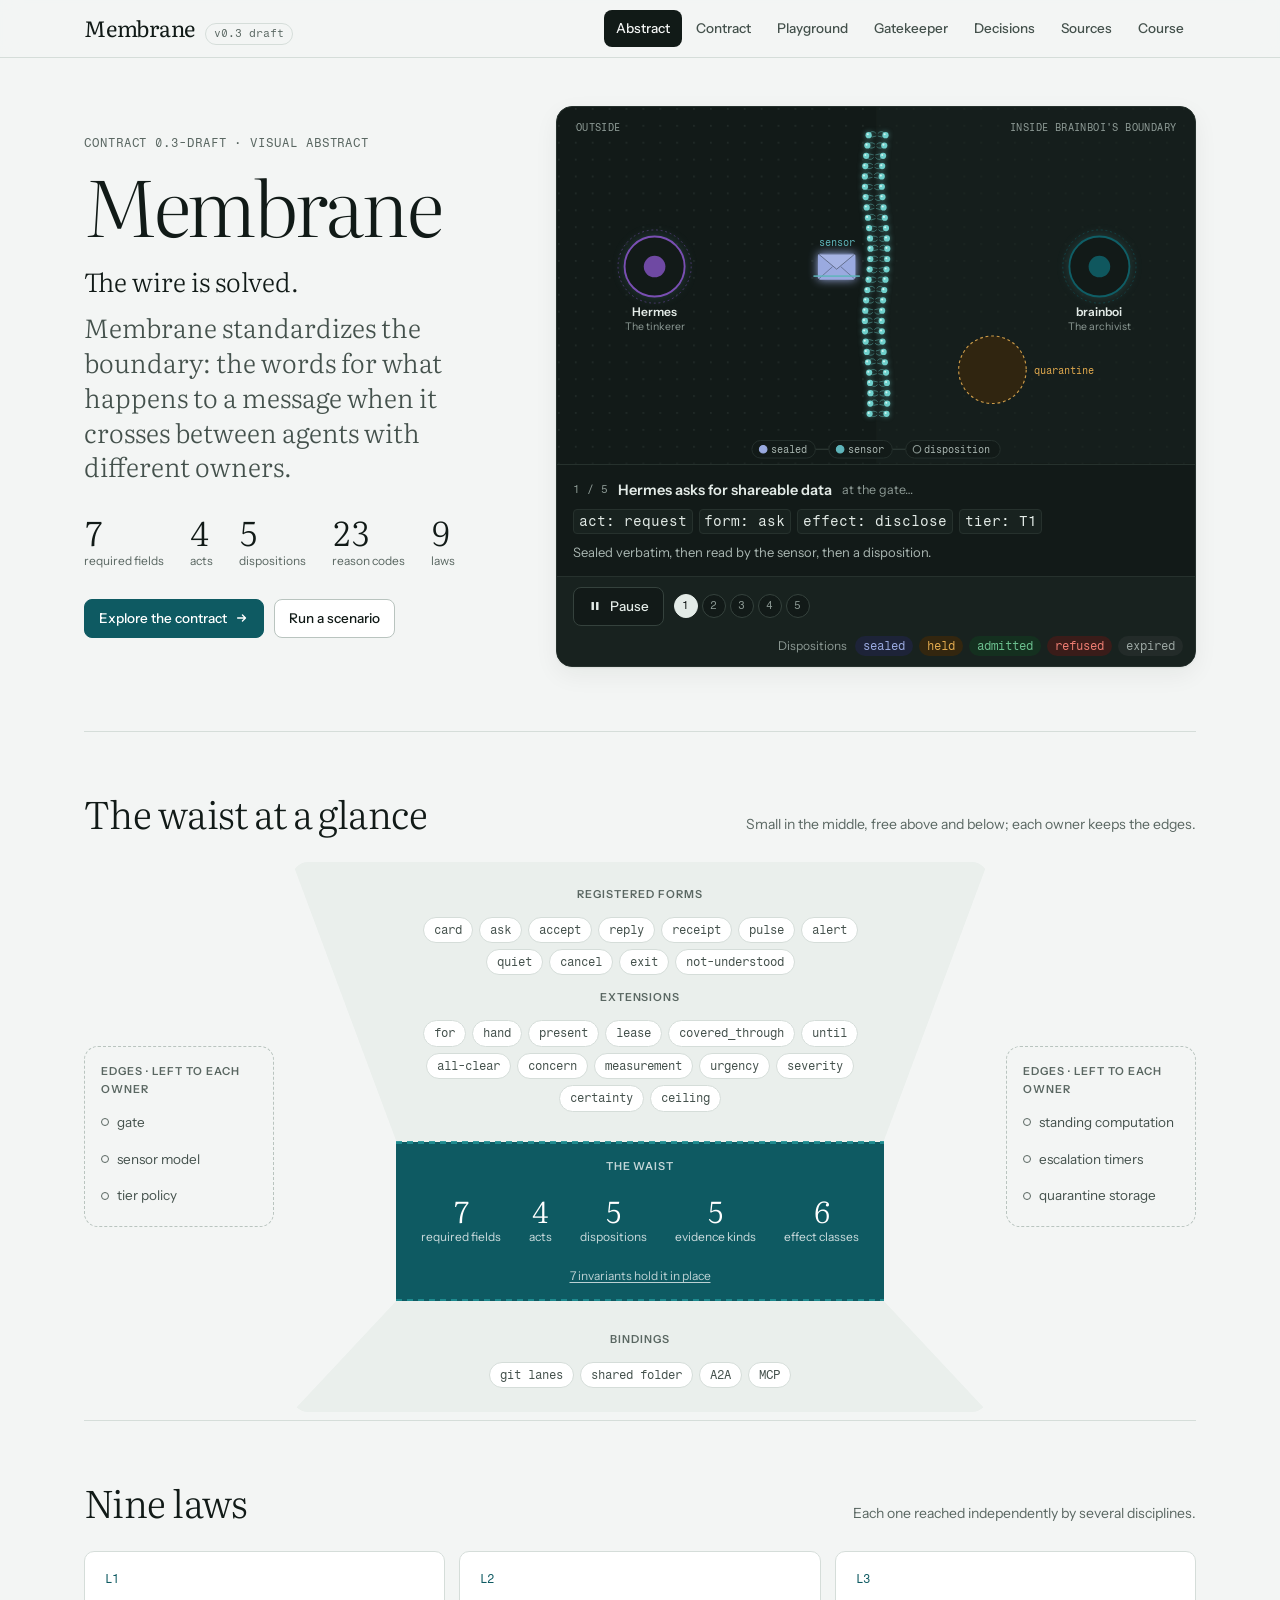
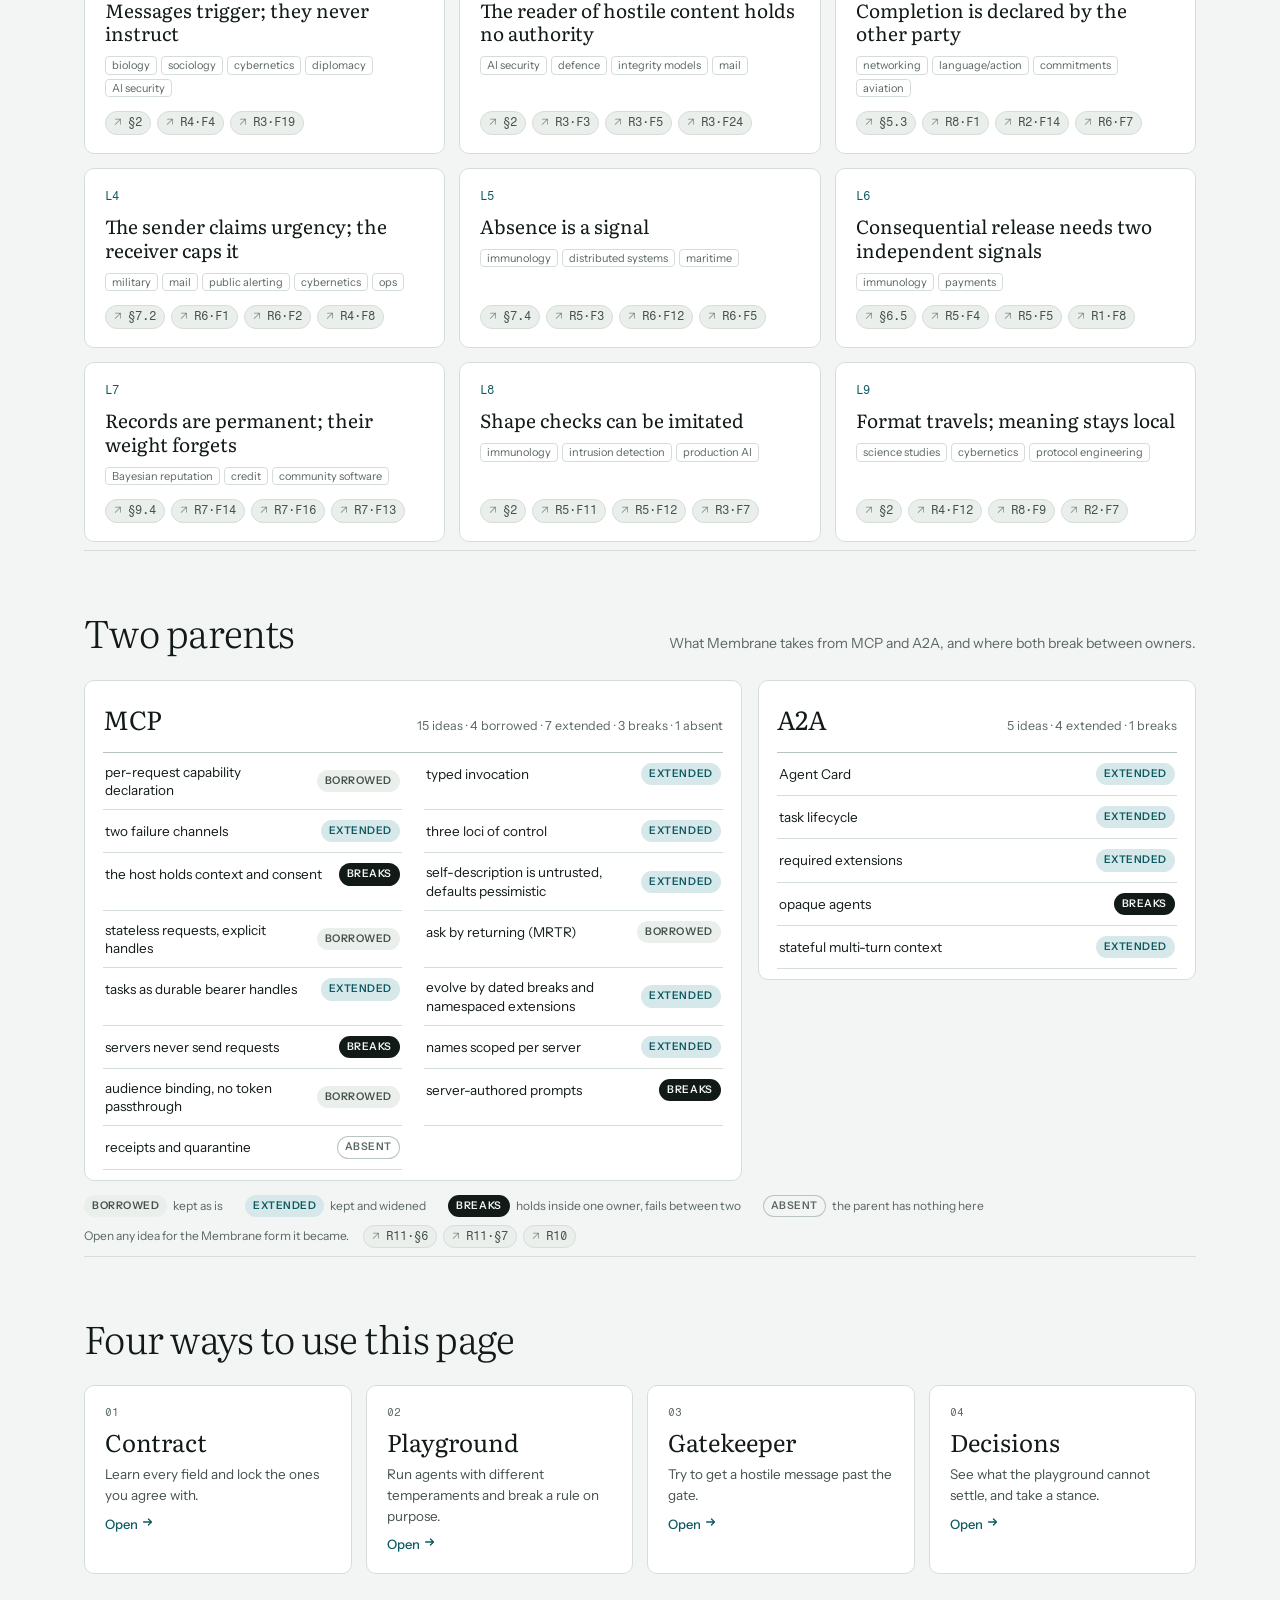
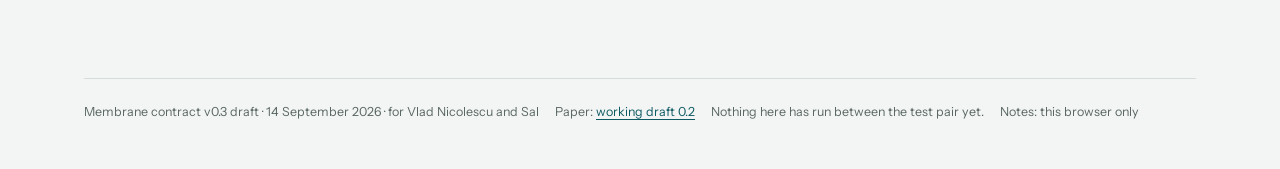
==== commit e6df4c29: "Course: the gate lab runs Gate.pageDecision for alert cases; playground header links the course Co-A" ====
--- a/index.html
+++ b/index.html
@@ -21,6 +21,7 @@
       <a href="#/gatekeeper" data-view="gatekeeper">Gatekeeper</a>
       <a href="#/decisions" data-view="decisions">Decisions</a>
       <a href="#/sources" data-view="sources">Sources</a>
+      <a href="course.html">Course</a>
     </nav>
   </div>
 </header>
--- a/styles.css
+++ b/styles.css
@@ -4,7 +4,7 @@
   --ground:#f3f5f4; --surface:#ffffff; --surface-2:#eaefec; --surface-3:#dfe6e2;
   --ink:#111a17; --ink-2:#44514c; --ink-3:#5a6762; --rule:#d5ddd9; --rule-strong:#b9c4bf;
   --accent:#0e5a62; --accent-2:#137a84; --accent-soft:#d6e8e9; --on-accent:#ffffff;
-  --lipid:#c9853a; --lipid-soft:#f3e3cf; --lipid-ink:#80521a;
+  --lipid:#1f8f93; --lipid-soft:#d6eeee; --lipid-ink:#0e5a62; --lipid-hi:#ffffff; --env-flap:rgba(255,255,255,.28); --env-crease:rgba(17,26,23,.55); --glow:0;
   --sealed:#4f63a0; --held:#805406; --admitted:#276e44; --refused:#b3372e; --expired:#5a6461;
   --sealed-bg:#e3e7f3; --held-bg:#f5e9d3; --admitted-bg:#dff0e5; --refused-bg:#f6e0dd; --expired-bg:#e6e9e8;
   --shadow: 0 1px 2px rgba(17,26,23,.06), 0 8px 24px rgba(17,26,23,.06);
@@ -23,7 +23,7 @@
     --ground:#0b1110; --surface:#121a18; --surface-2:#18221f; --surface-3:#212c28;
     --ink:#e3ebe7; --ink-2:#aab7b2; --ink-3:#8d9a95; --rule:#26312d; --rule-strong:#35423d;
     --accent:#5fb5bb; --accent-2:#7ccad0; --accent-soft:#16373a; --on-accent:#08110f;
-    --lipid:#e0a55c; --lipid-soft:#3a2a15; --lipid-ink:#e0a55c;
+    --lipid:#6fd0cc; --lipid-soft:#12383a; --lipid-ink:#7ccad0; --lipid-hi:#e6fbf8; --env-flap:rgba(255,255,255,.2); --env-crease:rgba(8,14,13,.7); --glow:1;
     --sealed:#9aaae0; --held:#e2aa4e; --admitted:#6cc08f; --refused:#ee7d72; --expired:#9ba6a2;
     --sealed-bg:#1d2338; --held-bg:#33260f; --admitted-bg:#14301f; --refused-bg:#3a1c19; --expired-bg:#232b29;
     --shadow: 0 1px 2px rgba(0,0,0,.4), 0 8px 24px rgba(0,0,0,.35);
@@ -34,7 +34,7 @@
   --ground:#0b1110; --surface:#121a18; --surface-2:#18221f; --surface-3:#212c28;
   --ink:#e3ebe7; --ink-2:#aab7b2; --ink-3:#8d9a95; --rule:#26312d; --rule-strong:#35423d;
   --accent:#5fb5bb; --accent-2:#7ccad0; --accent-soft:#16373a; --on-accent:#08110f;
-  --lipid:#e0a55c; --lipid-soft:#3a2a15; --lipid-ink:#e0a55c;
+  --lipid:#6fd0cc; --lipid-soft:#12383a; --lipid-ink:#7ccad0; --lipid-hi:#e6fbf8; --env-flap:rgba(255,255,255,.2); --env-crease:rgba(8,14,13,.7); --glow:1;
   --sealed:#9aaae0; --held:#e2aa4e; --admitted:#6cc08f; --refused:#ee7d72; --expired:#9ba6a2;
   --sealed-bg:#1d2338; --held-bg:#33260f; --admitted-bg:#14301f; --refused-bg:#3a1c19; --expired-bg:#232b29;
   --shadow: 0 1px 2px rgba(0,0,0,.4), 0 8px 24px rgba(0,0,0,.35);
@@ -139,3 +139,32 @@
 .foot{max-width:var(--page-max);margin:0 auto;padding:24px var(--page-pad) 48px;font-size:12.5px;color:var(--ink-3);display:flex;gap:16px;flex-wrap:wrap;position:relative}
 .foot::before{content:"";position:absolute;top:0;left:var(--page-pad);right:var(--page-pad);border-top:1px solid var(--rule)}
 .eyebrow{font-family:var(--mono);font-size:11.5px;letter-spacing:.08em;text-transform:uppercase;color:var(--ink-3)}
+
+/* ---- the night stage: the Abstract and Playground stages always render on the hero's dark ground, whatever the page theme ---- */
+.night{
+  color-scheme: dark;
+  --ground:#0b1110; --surface:#121a18; --surface-2:#18221f; --surface-3:#212c28;
+  --ink:#e3ebe7; --ink-2:#aab7b2; --ink-3:#8d9a95; --rule:#26312d; --rule-strong:#35423d;
+  --accent:#5fb5bb; --accent-2:#7ccad0; --accent-soft:#16373a; --on-accent:#08110f;
+  --lipid:#6fd0cc; --lipid-soft:#12383a; --lipid-ink:#7ccad0; --lipid-hi:#e6fbf8; --env-flap:rgba(255,255,255,.2); --env-crease:rgba(8,14,13,.7); --glow:1;
+  --sealed:#9aaae0; --held:#e2aa4e; --admitted:#6cc08f; --refused:#ee7d72; --expired:#9ba6a2;
+  --sealed-bg:#1d2338; --held-bg:#33260f; --admitted-bg:#14301f; --refused-bg:#3a1c19; --expired-bg:#232b29;
+  color:var(--ink);
+  background:
+    radial-gradient(60% 70% at 50% 42%, rgba(95,181,187,.10), transparent 70%),
+    radial-gradient(1px 1px at 12% 22%, rgba(111,208,204,.5), transparent 60%),
+    radial-gradient(1px 1px at 31% 71%, rgba(111,208,204,.35), transparent 60%),
+    radial-gradient(1.2px 1.2px at 58% 16%, rgba(111,208,204,.4), transparent 60%),
+    radial-gradient(1px 1px at 77% 63%, rgba(111,208,204,.45), transparent 60%),
+    radial-gradient(1.2px 1.2px at 90% 28%, rgba(111,208,204,.3), transparent 60%),
+    radial-gradient(1px 1px at 44% 88%, rgba(111,208,204,.3), transparent 60%),
+    #0b1110;
+  border-color:#1d2a27;
+  box-shadow: inset 0 0 120px rgba(0,0,0,.55), var(--shadow);
+}
+.night .glyph-bilayer{filter:drop-shadow(0 0 3px rgba(111,208,204,.55))}
+.night .glyph-envelope{filter:drop-shadow(0 0 5px currentColor)}
+.night .glyph-envelope[data-state="sent"]{filter:drop-shadow(0 0 3px rgba(227,235,231,.25))}
+.night .glyph-envelope[data-state="expired"]{filter:none;opacity:.8}
+.night .glyph-agent > circle:nth-of-type(2){filter:drop-shadow(0 0 6px rgba(111,208,204,.18))}
+@media (prefers-reduced-motion: reduce){ .night .glyph-bilayer,.night .glyph-envelope{filter:none} }
--- a/sim.css
+++ b/sim.css
@@ -48,8 +48,10 @@
 }
 .sim-stage-note{font-size:12px;line-height:1.45;padding:2px 8px 0;margin:0}
 .sim-membrane{transition:filter .2s var(--ease)}
-.sim-membrane.is-active{filter:drop-shadow(0 0 3px var(--lipid)) drop-shadow(0 0 1px var(--lipid))}
+.sim-membrane.is-active{filter:drop-shadow(0 0 4px var(--lipid)) brightness(1.25)}
 .sim-env{will-change:transform}
+.sim-trail{stroke:currentColor;transition:color .25s var(--ease)}
+.night .sim-trail{filter:drop-shadow(0 0 2px currentColor)}
 
 /* ---- gate step strip ---- */
 .sim-strip{background:var(--surface);border:1px solid var(--rule);border-radius:var(--radius);padding:10px 14px;min-height:64px}
@@ -62,7 +64,7 @@
 .sim-st{font-family:var(--mono);font-size:10.5px;line-height:1;padding:4px 6px;border-radius:5px;background:var(--surface-2);color:var(--ink-3);border:1px solid transparent;transition:background .15s var(--ease),color .15s var(--ease)}
 .sim-st.is-skip{background:transparent;border:1px dashed var(--rule-strong);color:var(--ink-3)}
 .sim-st-skip{margin-left:3px}
-.sim-st.is-flag{background:var(--lipid-soft);color:var(--ink-2);border-color:var(--lipid)}
+.sim-st.is-flag{background:var(--held-bg);color:var(--ink-2);border-color:var(--held)}
 .sim-st.is-ok{background:var(--accent-soft);color:var(--accent)}
 .sim-st.is-now{border-color:var(--accent)}
 .sim-steps[data-outcome="refused"] .sim-st.is-fail{background:var(--refused-bg);color:var(--refused)}
